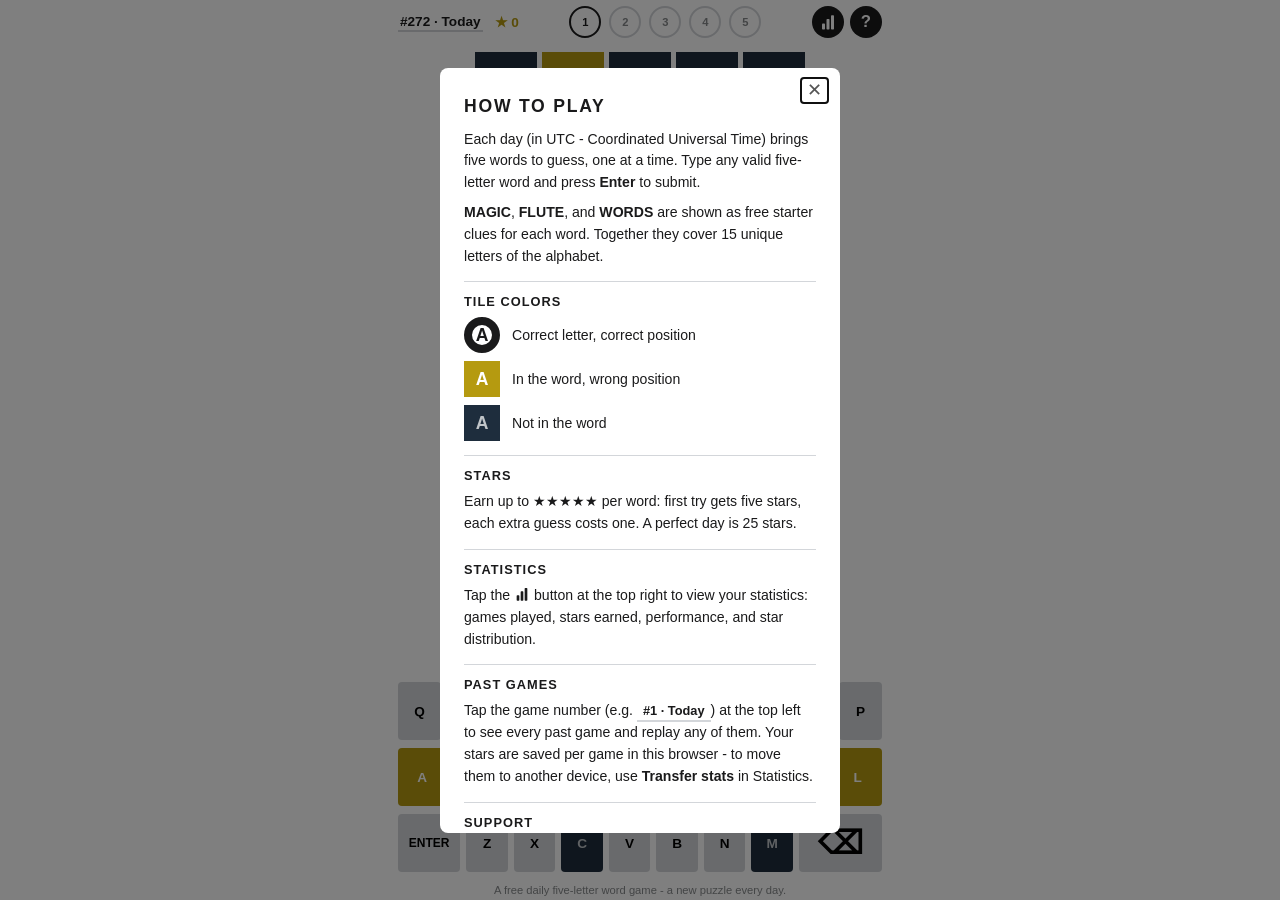
==== index.html @ b41c4e95 "published be209f2" ====
<!DOCTYPE html>
<html lang="en">
<head>
  <meta charset="UTF-8" />
  <meta name="viewport" content="width=device-width, initial-scale=1.0, viewport-fit=cover" />
  <title>Magic Flute Words - Free Daily 5-Letter Word Game</title>
  <meta name="description" content="A free daily five-letter word game: guess five hidden words a day, starting from three clue words (MAGIC, FLUTE, WORDS) that reveal 15 letters." />
  <link rel="canonical" href="https://www.magicflutewords.com/" />
  <meta name="theme-color" content="#ffffff" />

  <!-- Open Graph / social preview -->
  <meta property="og:type" content="website" />
  <meta property="og:site_name" content="Magic Flute Words" />
  <meta property="og:title" content="Magic Flute Words - Free Daily 5-Letter Word Game" />
  <meta property="og:description" content="Guess five hidden five-letter words a day, starting from three clue words that reveal 15 letters. A new puzzle every day." />
  <meta property="og:url" content="https://www.magicflutewords.com/" />
  <meta property="og:image" content="https://www.magicflutewords.com/og-image.png" />
  <meta property="og:image:width" content="1200" />
  <meta property="og:image:height" content="630" />
  <meta name="twitter:card" content="summary_large_image" />
  <meta name="twitter:title" content="Magic Flute Words - Free Daily 5-Letter Word Game" />
  <meta name="twitter:description" content="Guess five hidden five-letter words a day, starting from three clue words that reveal 15 letters. A new puzzle every day." />
  <meta name="twitter:image" content="https://www.magicflutewords.com/og-image.png" />

  <!-- Structured data: WebSite gives Google the site name to show in results;
       VideoGame describes the game itself. -->
  <script type="application/ld+json">
  {
    "@context": "https://schema.org",
    "@graph": [
      {
        "@type": "WebSite",
        "name": "Magic Flute Words",
        "url": "https://www.magicflutewords.com/"
      },
      {
        "@type": "VideoGame",
        "name": "Magic Flute Words",
        "url": "https://www.magicflutewords.com/",
        "description": "A free daily five-letter word game: guess five hidden words a day, starting from three clue words (MAGIC, FLUTE, WORDS) that reveal 15 letters.",
        "genre": ["Word game", "Puzzle"],
        "gamePlatform": "Web browser",
        "applicationCategory": "Game",
        "operatingSystem": "Any",
        "isAccessibleForFree": true,
        "image": "https://www.magicflutewords.com/og-image.png",
        "offers": { "@type": "Offer", "price": "0", "priceCurrency": "USD" }
      }
    ]
  }
  </script>

  <!-- Icons & PWA -->
  <link rel="icon" href="favicon.svg" type="image/svg+xml" />
  <link rel="icon" href="favicon-32.png" sizes="32x32" type="image/png" />
  <link rel="icon" href="favicon-16.png" sizes="16x16" type="image/png" />
  <link rel="apple-touch-icon" href="apple-touch-icon.png" />
  <meta name="apple-mobile-web-app-title" content="Magic Flute" />
  <link rel="manifest" href="manifest.json" />

  <!-- Cache busting: bump the shared ?v= below (and on the scripts before
       </body>) whenever the CSS, JS, or word list changes, so returning
       browsers load the new file instead of a cached copy. -->
  <link rel="stylesheet" href="css/style.css?v=8" />
  <!-- Google tag (gtag.js) -->
  <script async src="https://www.googletagmanager.com/gtag/js?id=G-K1YMM1CQY8"></script>
  <script>
    window.dataLayer = window.dataLayer || [];
    function gtag(){dataLayer.push(arguments);}
    gtag('js', new Date());
    gtag('config', 'G-K1YMM1CQY8');
  </script>
</head>
<body>

  <!-- Descriptive intro for search engines and screen readers. Visually
       hidden so the game board's full-screen layout is unchanged. -->
  <div class="sr-only">
    <h1>Magic Flute Words - a free daily five-letter word game</h1>
    <p>
      Magic Flute Words is a free online word game you play in your browser,
      with no sign-up and nothing to install. Each day you guess five hidden
      five-letter words, one at a time, using only valid five-letter words as
      guesses. Every word starts from three free clue words - MAGIC, FLUTE, 
      and WORDS - which together reveal 15 letters of the alphabet. A new
      puzzle arrives every day, and you can play any past game.
    </p>
  </div>

  <header>
    <div id="day-info">
      <button id="date-btn" aria-label="Change day" title="Change day"></button>
      <span id="day-stars"></span>
    </div>
    <div id="word-progress" aria-label="Word progress"></div>
    <div class="header-actions">
      <button id="stats-btn" aria-label="Statistics" title="Statistics">
        <svg viewBox="0 0 24 24" width="18" height="18" fill="currentColor" aria-hidden="true">
          <rect x="4" y="14" width="4" height="8" rx="1"/>
          <rect x="10" y="8" width="4" height="14" rx="1"/>
          <rect x="16" y="3" width="4" height="19" rx="1"/>
        </svg>
      </button>
      <button id="help-btn" aria-label="How to play" title="How to play">?</button>
    </div>
  </header>

  <main>

    <div id="board" aria-label="Game board"></div>

    <div id="result" aria-live="polite"></div>

    <div id="keyboard" aria-label="On-screen keyboard">

      <div class="key-row">
        <button class="key"         data-key="q">Q</button>
        <button class="key"         data-key="w">W</button>
        <button class="key absent"  data-key="e">E</button>
        <button class="key absent"  data-key="r">R</button>
        <button class="key"         data-key="t">T</button>
        <button class="key present" data-key="y">Y</button>
        <button class="key absent"  data-key="u">U</button>
        <button class="key absent"  data-key="i">I</button>
        <button class="key absent"  data-key="o">O</button>
        <button class="key absent"  data-key="p">P</button>
      </div>

      <div class="key-row">
        <button class="key present" data-key="a">A</button>
        <button class="key correct" data-key="s">S</button>
        <button class="key absent"  data-key="d">D</button>
        <button class="key"         data-key="f">F</button>
        <button class="key"         data-key="g">G</button>
        <button class="key absent"  data-key="h">H</button>
        <button class="key"         data-key="j">J</button>
        <button class="key"         data-key="k">K</button>
        <button class="key absent"  data-key="l">L</button>
      </div>

      <div class="key-row">
        <button class="key wide"        data-key="Enter">Enter</button>
        <button class="key"             data-key="z">Z</button>
        <button class="key"             data-key="x">X</button>
        <button class="key absent"      data-key="c">C</button>
        <button class="key"             data-key="v">V</button>
        <button class="key"             data-key="b">B</button>
        <button class="key absent"      data-key="n">N</button>
        <button class="key absent"      data-key="m">M</button>
        <button class="key wide"        data-key="Backspace">⌫</button>
      </div>

    </div><!-- #keyboard -->

  </main>

  <footer class="site-footer">
    A free daily five-letter word game - a new puzzle every day.
  </footer>

  <div id="help-modal" class="modal-backdrop" hidden>
    <div class="modal-panel" role="dialog" aria-modal="true" aria-labelledby="help-title">
      <button class="modal-close" aria-label="Close">✕</button>
      <h2 id="help-title">How to Play</h2>
      <p>Each day (in UTC - Coordinated Universal Time) brings five words to guess, one at a time. Type any valid five-letter word and press <strong>Enter</strong> to submit.</p>
      <p><strong>MAGIC</strong>, <strong>FLUTE</strong>, and <strong>WORDS</strong> are shown as free starter clues for each word. Together they cover 15 unique letters of the alphabet.</p>
      <h3>Tile colors</h3>
      <div class="help-tiles">
        <div class="help-tile-row">
          <div class="tile correct help-tile">A</div>
          <span>Correct letter, correct position</span>
        </div>
        <div class="help-tile-row">
          <div class="tile present help-tile">A</div>
          <span>In the word, wrong position</span>
        </div>
        <div class="help-tile-row">
          <div class="tile absent help-tile">A</div>
          <span>Not in the word</span>
        </div>
      </div>
      <h3>Stars</h3>
      <p>Earn up to ★★★★★ per word: first try gets five stars, each extra guess costs one. A perfect day is 25 stars.</p>
      <h3>Statistics</h3>
      <p>Tap the <svg class="help-icon" viewBox="0 0 24 24" width="16" height="16" fill="currentColor" aria-hidden="true"><rect x="4" y="14" width="4" height="8" rx="1"/><rect x="10" y="8" width="4" height="14" rx="1"/><rect x="16" y="3" width="4" height="19" rx="1"/></svg> button at the top right to view your statistics: games played, stars earned, performance, and star distribution.</p>
      <h3>Past games</h3>
      <p>Tap the game number (e.g. <strong class="help-game-num">#1 · Today</strong>) at the top left to see every past game and replay any of them. Your stars are saved per game in this browser - to move them to another device, use <strong>Transfer stats</strong> in Statistics.</p>
      <h3>Support</h3>
      <p>Enjoying the game? You can help keep it going:</p>
      <p class="kofi">
        <a href="https://ko-fi.com/H4R229AAN0" target="_blank" rel="noopener"><img height="36" style="border:0px;height:36px;" src="https://storage.ko-fi.com/cdn/kofi2.png?v=6" border="0" alt="Buy Me a Coffee at ko-fi.com" loading="lazy" /></a>
      </p>
    </div>
  </div>

  <div id="date-modal" class="modal-backdrop" hidden>
    <div class="modal-panel" role="dialog" aria-modal="true" aria-labelledby="date-title">
      <button class="modal-close" aria-label="Close">✕</button>
      <h2 id="date-title">Pick a Game</h2>
      <p>Play any game back to <span id="date-earliest"></span>. Stars are saved per game in this browser - use <strong>Transfer stats</strong> to move them to another device.</p>
      <p id="game-summary" class="game-summary"></p>
      <div id="game-list" class="game-list" aria-label="Games"></div>
      <div class="date-actions">
        <button id="date-today" class="date-action primary">Jump to today</button>
        <button id="date-transfer" class="date-action">Transfer stats</button>
      </div>
      <p class="kofi">
        <a href="https://ko-fi.com/H4R229AAN0" target="_blank" rel="noopener"><img height="36" style="border:0px;height:36px;" src="https://storage.ko-fi.com/cdn/kofi2.png?v=6" border="0" alt="Buy Me a Coffee at ko-fi.com" loading="lazy" /></a>
      </p>
    </div>
  </div>

  <div id="stats-modal" class="modal-backdrop" hidden>
    <div class="modal-panel" role="dialog" aria-modal="true" aria-labelledby="stats-title">
      <button class="modal-close" aria-label="Close">✕</button>
      <h2 id="stats-title">Statistics</h2>
      <div id="stats-content"></div>
      <div class="stats-actions">
        <button id="transfer-btn" class="date-action">Transfer stats to another device</button>
      </div>
      <p class="kofi">
        <a href="https://ko-fi.com/H4R229AAN0" target="_blank" rel="noopener"><img height="36" style="border:0px;height:36px;" src="https://storage.ko-fi.com/cdn/kofi2.png?v=6" border="0" alt="Buy Me a Coffee at ko-fi.com" loading="lazy" /></a>
      </p>
    </div>
  </div>

  <div id="transfer-modal" class="modal-backdrop" hidden>
    <div class="modal-panel" role="dialog" aria-modal="true" aria-labelledby="transfer-title">
      <button class="modal-close" aria-label="Close">✕</button>
      <h2 id="transfer-title">Transfer Stats</h2>
      <p>Your games are saved in this browser only. To move them, send yourself this link and open it on the other device - no account needed.</p>
      <p id="transfer-summary" class="game-summary"></p>
      <div class="date-actions">
        <button id="transfer-share" class="date-action primary">Share link</button>
        <button id="transfer-copy" class="date-action">Copy link</button>
      </div>
      <h3>Receive</h3>
      <p>If the link opens in the wrong browser or app, paste it here instead.</p>
      <textarea id="transfer-input" class="transfer-input" rows="3" placeholder="Paste a transfer link" aria-label="Transfer link" spellcheck="false" autocapitalize="off" autocomplete="off"></textarea>
      <div class="date-actions">
        <button id="transfer-import" class="date-action">Import</button>
      </div>
      <p id="transfer-status" class="transfer-status" aria-live="polite"></p>
    </div>
  </div>

  <div id="import-modal" class="modal-backdrop" hidden>
    <div class="modal-panel" role="dialog" aria-modal="true" aria-labelledby="import-title">
      <button class="modal-close" aria-label="Close">✕</button>
      <h2 id="import-title">Import Stats</h2>
      <p id="import-message"></p>
      <p id="import-note" class="transfer-note">Games that are further along on this device stay as they are.</p>
      <div class="date-actions">
        <button id="import-confirm" class="date-action primary">Import</button>
        <button id="import-cancel" class="date-action">Not now</button>
      </div>
    </div>
  </div>

  <script src="data/words.js?v=2"></script>
  <script src="js/magic-flute-words.js?v=9"></script>
</body>
</html>
---- css/style.css ----
*, *::before, *::after {
  box-sizing: border-box;
  margin: 0;
  padding: 0;
}

body {
  font-family: 'Clear Sans', 'Helvetica Neue', Arial, sans-serif;
  background: #fff;
  color: #1a1a1b;
  display: flex;
  flex-direction: column;
  align-items: center;
  height: 100vh;
  height: 100dvh;
  overflow: hidden;
  /* Reserve space for iPhone home indicator */
  padding-bottom: env(safe-area-inset-bottom);
}

/* ── Header ── */

header {
  width: 100%;
  max-width: 500px;
  padding: 6px 8px;
  display: flex;
  justify-content: space-between;
  align-items: center;
}

#day-info {
  display: flex;
  align-items: center;
  gap: 12px;
  font-size: 0.85rem;
  font-weight: 700;
}

#day-stars {
  color: #b59a10;
}

#date-btn {
  font-family: inherit;
  font-size: inherit;
  font-weight: 700;
  color: #1a1a1b;
  background: transparent;
  border: none;
  border-bottom: 2px solid #d3d6da;
  padding: 1px 2px;
  cursor: pointer;
  white-space: nowrap;
}

#date-btn:hover { border-bottom-color: #1a1a1b; }

/* Playing an earlier day - flag it so the header never lies about the date */
#date-btn.past {
  color: #b59a10;
  border-bottom-color: #b59a10;
}

#help-btn {
  width: 32px;
  height: 32px;
  border-radius: 50%;
  border: none;
  background: #1a1a1b;
  color: #fff;
  font-family: inherit;
  font-size: 1.05rem;
  font-weight: 700;
  cursor: pointer;
  display: flex;
  align-items: center;
  justify-content: center;
}

#help-btn:hover { background: #43464a; }

.header-actions {
  display: flex;
  gap: 6px;
  align-items: center;
}

#stats-btn {
  width: 32px;
  height: 32px;
  border-radius: 50%;
  border: none;
  background: #1a1a1b;
  color: #fff;
  font-size: 1.05rem;
  cursor: pointer;
  display: flex;
  align-items: center;
  justify-content: center;
}

#stats-btn:hover { background: #43464a; }

/* ── Word progress tracker ── */

#word-progress {
  display: flex;
  gap: 8px;
  align-items: center;
}

.progress-slot {
  width: 32px;
  height: 32px;
  border-radius: 50%;
  border: 2px solid #d3d6da;
  display: flex;
  align-items: center;
  justify-content: center;
  font-size: 0.7rem;
  font-weight: 700;
  color: #878a8c;
  transition: all 0.3s ease;
}

.progress-slot.active {
  border-color: #1a1a1b;
  color: #1a1a1b;
}

.progress-slot.completed {
  border-color: #b59a10;
  background: #b59a10;
  color: #fff;
  font-size: 0.65rem;
  letter-spacing: 0.02em;
}

/* ── End-of-day summary board ── */

.summary-row {
  display: flex;
  align-items: center;
  gap: 5px;
}

.summary-row .progress-slot {
  margin-right: 2px;
}

/* Magnifying glass linking to a word's definition, shown in the summary. */
.define-link {
  display: flex;
  align-items: center;
  justify-content: center;
  width: 32px;
  height: 48px;
  margin-left: 2px;
  color: #878a8c;
  text-decoration: none;
  transition: color 0.15s ease;
  -webkit-tap-highlight-color: transparent;
}

.define-link:hover,
.define-link:focus-visible {
  color: #1a1a1b;
}

.summary-row .tile {
  width: 48px;
  height: 48px;
  font-size: 1.5rem;
  background: #fff;
  border: 6px solid #1a1a1b;
  border-radius: 50%;
  color: #1a1a1b;
}

h1 {
  font-size: 1.4rem;
  font-weight: 700;
  letter-spacing: 0.15em;
  text-transform: uppercase;
}

/* Visually hidden but available to search engines and screen readers. */
.sr-only {
  position: absolute;
  width: 1px;
  height: 1px;
  padding: 0;
  margin: -1px;
  overflow: hidden;
  clip: rect(0, 0, 0, 0);
  white-space: nowrap;
  border: 0;
}

/* Small descriptive line under the game; gives crawlers visible on-page text
   without disturbing the full-viewport board. */
.site-footer {
  flex-shrink: 0;
  width: 100%;
  max-width: 500px;
  padding: 4px 8px;
  text-align: center;
  font-size: 0.7rem;
  color: #878a8c;
}

/* ── Main layout ── */

main {
  flex: 1;
  min-height: 0;           /* allow shrinking inside the flex body */
  overflow: hidden;
  display: flex;
  flex-direction: column;
  align-items: center;
  padding: 8px 8px 8px;
  gap: 6px;
  width: 100%;
  max-width: 500px;
}

/* ── Tile board ── */

#board {
  flex: 1;                 /* grow to fill available space */
  min-height: 0;           /* allow shrinking */
  overflow-y: auto;        /* scroll when guesses overflow */
  display: flex;
  flex-direction: column;
  align-items: center;
  gap: 5px;
  padding-bottom: 4px;
}

.row {
  display: flex;
  gap: 5px;
}

.tile {
  width: 62px;
  height: 62px;
  border: 2px solid #d3d6da;
  display: flex;
  align-items: center;
  justify-content: center;
  font-size: 2rem;
  font-weight: 700;
  text-transform: uppercase;
  user-select: none;
}

/* Evaluated tile states */
.tile.absent {
  background: #1e2d3d;
  border-color: #1e2d3d;
  color: #c0c4c8;
}

.tile.present {
  background: #b59a10;
  border-color: #b59a10;
  color: #fff;
}

.tile.correct {
  background: #fff;
  border: 8px solid #1a1a1b;
  border-radius: 50%;
  color: #1a1a1b;
}

/* Active (current input) row */
.row.active .tile {
  border-color: #878a8c;
}

.tile.invalid {
  color: #c0392b;
  border-color: #c0392b;
}

/* ── Result / star rating ── */

#result,
#keyboard {
  flex-shrink: 0;
}

#result {
  font-size: 2rem;
  letter-spacing: 0.15em;
  display: flex;
  flex-direction: column;
  align-items: center;
  justify-content: center;
  color: #b59a10;
}

#result:empty {
  display: none;
}

.result-hint {
  font-size: 0.8rem;
  letter-spacing: 0.04em;
  color: #878a8c;
  margin-top: 2px;
}

.result-actions {
  display: flex;
  gap: 8px;
  margin-top: 6px;
}

.result-action {
  font-family: inherit;
  font-size: 0.85rem;
  font-weight: 700;
  padding: 6px 20px;
  border-radius: 6px;
  border: 2px solid #1a1a1b;
  background: #1a1a1b;
  color: #fff;
  cursor: pointer;
  letter-spacing: 0.04em;
}

.result-action:hover { background: #43464a; }

.result-action.secondary {
  background: #fff;
  color: #1a1a1b;
}

.result-action.secondary:hover { background: #f0f0f0; }

/* ── On-screen keyboard ── */

#keyboard {
  width: 100%;
  display: flex;
  flex-direction: column;
  /* Row gap shrinks on short screens (landscape mobile) */
  gap: clamp(5px, 1vh, 8px);
}

.key-row {
  display: flex;
  /* Key gap shrinks on narrow screens */
  gap: clamp(4px, 1vw, 6px);
}

.key {
  /* Fill the row evenly; no min/max-width so it scales with the container */
  flex: 1;
  /* Height fluid between 42 px (landscape phone) and 58 px (desktop) */
  height: clamp(42px, 8vh, 58px);
  padding: 0;
  border: none;
  border-radius: 4px;
  background: #d3d6da;
  font-family: inherit;
  /* Font fluid between 0.65 rem (narrow) and 0.85 rem (wide) */
  font-size: clamp(0.65rem, 2.2vw, 0.85rem);
  font-weight: 700;
  text-transform: uppercase;
  cursor: pointer;
  display: flex;
  align-items: center;
  justify-content: center;
  /* Prevent double-tap zoom on touch devices */
  touch-action: manipulation;
  -webkit-tap-highlight-color: transparent;
}

.key.wide {
  /* Enter / Backspace take 1.5× the space of a letter key */
  flex: 1.5;
  font-size: clamp(0.75rem, 1.8vw, 0.75rem);
}

.key.wide[data-key="Backspace"] {
  flex: 2;
  font-size: clamp(1.25rem, 3.5vw, 2rem);
}

.key:hover {
  background: #b3b6ba;
}

/* Keyboard key hint states - must not be overridden by :hover */
.key.absent {
  background: #1e2d3d;
  color: #c0c4c8;
}

.key.present {
  background: #b59a10;
  color: #fff;
}

.key.correct {
  position: relative;
  background: transparent;
  color: #1a1a1b;
}

.key.correct::before {
  content: '';
  position: absolute;
  width: 100%;
  aspect-ratio: 1;
  max-width: clamp(42px, 8vh, 58px);
  border-radius: 50%;
  background: #fff;
  border: 6px solid #1a1a1b;
  top: 50%;
  left: 50%;
  transform: translate(-50%, -50%);
  z-index: -1;
}

.key.absent:hover  { background: #162230; }
.key.present:hover { background: #b5a040; }
.key.correct:hover { background: transparent; }
.key.correct:hover::before { background: #f0f0f0; }

/* ── Help modal ── */

[hidden] { display: none !important; }

.modal-backdrop {
  position: fixed;
  inset: 0;
  background: rgba(0, 0, 0, 0.5);
  display: flex;
  align-items: center;
  justify-content: center;
  z-index: 100;
}

.modal-panel {
  position: relative;
  background: #fff;
  border-radius: 8px;
  padding: 28px 24px 20px;
  width: min(400px, 92vw);
  max-height: 85vh;
  overflow-y: auto;
}

.modal-close {
  position: absolute;
  top: 10px;
  right: 12px;
  background: transparent;
  border: none;
  font-size: 1.1rem;
  line-height: 1;
  cursor: pointer;
  padding: 4px 6px;
  color: #555;
}

.modal-close:hover { color: #1a1a1b; }

.modal-panel h2 {
  font-size: 1.1rem;
  font-weight: 700;
  letter-spacing: 0.1em;
  text-transform: uppercase;
  margin-bottom: 12px;
}

.modal-panel h3 {
  font-size: 0.8rem;
  font-weight: 700;
  letter-spacing: 0.08em;
  text-transform: uppercase;
  border-top: 1px solid #d3d6da;
  margin: 14px 0 8px;
  padding-top: 12px;
}

.modal-panel p {
  font-size: 0.88rem;
  line-height: 1.55;
  margin-bottom: 8px;
}

.help-icon {
  vertical-align: -2px;
}

.help-game-num {
  font-size: 0.8rem;
  padding: 2px 6px;
  border-bottom: 2px solid #d3d6da;
  white-space: nowrap;
}

.help-tiles {
  display: flex;
  flex-direction: column;
  gap: 8px;
  margin-top: 4px;
}

.help-tile-row {
  display: flex;
  align-items: center;
  gap: 12px;
  font-size: 0.88rem;
}

.help-tile-row .tile {
  width: 36px;
  height: 36px;
  font-size: 1.1rem;
  flex-shrink: 0;
}

/* ── Game picker modal ── */

.game-summary {
  min-height: 1.4em;      /* hold the row so the list doesn't jump */
  margin: 10px 0 12px;
  font-weight: 700;
  color: #878a8c;
}

.game-list {
  display: flex;
  flex-direction: column;
  gap: 6px;
  max-height: 45vh;
  overflow-y: auto;
  margin-bottom: 14px;
  /* Room so the scrollbar never overlaps the score column. */
  padding-right: 2px;
}

.game-row {
  display: flex;
  align-items: baseline;
  gap: 10px;
  font-family: inherit;
  font-size: 0.95rem;
  text-align: left;
  padding: 9px 12px;
  border: 2px solid #d3d6da;
  border-radius: 6px;
  background: #fff;
  color: #1a1a1b;
  cursor: pointer;
}

.game-row:hover { background: #f0f0f0; }

/* The game currently loaded on the board. */
.game-row.current {
  border-color: #1a1a1b;
}

.game-num {
  font-weight: 700;
  min-width: 3.2em;
}

.game-date {
  color: #878a8c;
  flex: 1;
}

.game-score {
  font-weight: 700;
  color: #878a8c;
  white-space: nowrap;
}

.game-score.done { color: #b59a10; }
.game-score.progress { color: #1a1a1b; }

.date-actions {
  display: flex;
  gap: 8px;
}

.date-action {
  flex: 1;
  font-family: inherit;
  font-size: 0.9rem;
  font-weight: 700;
  padding: 10px 12px;
  border-radius: 6px;
  border: 2px solid #d3d6da;
  background: #fff;
  color: #1a1a1b;
  cursor: pointer;
}

.date-action:hover { background: #f0f0f0; }

.date-action.primary {
  background: #1a1a1b;
  border-color: #1a1a1b;
  color: #fff;
}

.date-action.primary:hover { background: #43464a; }

.date-action:disabled {
  cursor: default;
  opacity: 0.45;
}

.date-action.primary:disabled:hover { background: #1a1a1b; }

/* ── Stats modal ── */

.stat-tiles {
  display: grid;
  grid-template-columns: repeat(4, 1fr);
  gap: 8px;
  margin-bottom: 4px;
}

.stat-tile {
  text-align: center;
  padding: 8px 4px;
}

.stat-value {
  font-size: 1.4rem;
  font-weight: 700;
}

.stat-label {
  font-size: 0.65rem;
  font-weight: 700;
  text-transform: uppercase;
  letter-spacing: 0.04em;
  color: #878a8c;
}

.star-dist {
  display: flex;
  flex-direction: column;
  gap: 6px;
}

.star-dist-row {
  display: flex;
  align-items: center;
  gap: 6px;
  font-size: 0.8rem;
  font-weight: 700;
}

.star-dist-label {
  width: 2em;
  text-align: right;
  flex-shrink: 0;
}

.star-dist-track {
  flex: 1;
  min-width: 0;
}

.star-dist-bar {
  height: 20px;
  border-radius: 3px;
  background: #878a8c;
  min-width: 8px;
}

.star-dist-count {
  min-width: 4.5em;
  font-size: 0.75rem;
  white-space: nowrap;
}

.stats-footer {
  margin-top: 8px;
  font-size: 0.8rem;
  color: #878a8c;
  font-weight: 700;
  text-align: center;
}

.stats-actions {
  display: flex;
  margin-top: 16px;
}

/* Ko-fi button, at the foot of the stats and help modals. */
.modal-panel .kofi {
  text-align: center;
  margin: 14px 0 0;
}

.kofi img { vertical-align: middle; }

/* ── Transfer modals ── */

.transfer-input {
  display: block;
  width: 100%;
  font-family: ui-monospace, Menlo, Consolas, monospace;
  font-size: 0.8rem;
  padding: 8px 10px;
  border: 2px solid #d3d6da;
  border-radius: 6px;
  resize: vertical;
  word-break: break-all;
  margin-bottom: 8px;
}

.transfer-input:focus {
  outline: none;
  border-color: #1a1a1b;
}

.modal-panel .transfer-status {
  min-height: 1.4em;
  margin: 10px 0 0;
  font-weight: 700;
  color: #878a8c;
}

.modal-panel .transfer-status.error { color: #c0392b; }

.modal-panel .transfer-note {
  font-size: 0.8rem;
  color: #878a8c;
  margin-bottom: 14px;
}

/* ── Animations ── */

@keyframes shake {
  0%, 100% { transform: translateX(0); }
  20%       { transform: translateX(-6px); }
  40%       { transform: translateX(6px); }
  60%       { transform: translateX(-4px); }
  80%       { transform: translateX(4px); }
}

.row.shake {
  animation: shake 0.4s ease;
}

/* ── Responsive adjustments ── */

/* The date button is wider than the round counter it replaced - give the
   progress tracker less room on narrow phones so the header still fits */
@media (max-width: 380px) {
  #day-info {
    gap: 8px;
    font-size: 0.8rem;
  }

  #word-progress { gap: 5px; }

  .progress-slot {
    width: 26px;
    height: 26px;
    font-size: 0.6rem;
  }

  .progress-slot.completed {
    font-size: 0.55rem;
  }

  #stats-btn, #help-btn {
    width: 28px;
    height: 28px;
  }

  #stats-btn svg {
    width: 15px;
    height: 15px;
  }

  .stat-value { font-size: 1.1rem; }
}

/* Shrink board tiles on short screens so keyboard stays visible */
@media (max-height: 620px) {
  .tile {
    width: 48px;
    height: 48px;
    font-size: 1.5rem;
  }

  main {
    padding-top: 8px;
    gap: 8px;
  }

  .progress-slot {
    width: 26px;
    height: 26px;
    font-size: 0.6rem;
  }

  .progress-slot.completed {
    font-size: 0.55rem;
  }

  .summary-row .tile {
    width: 40px;
    height: 40px;
    font-size: 1.2rem;
    border-width: 5px;
  }

  .summary-row .progress-slot {
    width: 26px;
    height: 26px;
  }

  .define-link {
    height: 40px;
  }

  /* The game list scrolls, so keep it short enough to leave the summary and
     "Jump to today" button visible on cramped screens. */
  .game-list {
    max-height: 38vh;
  }
}
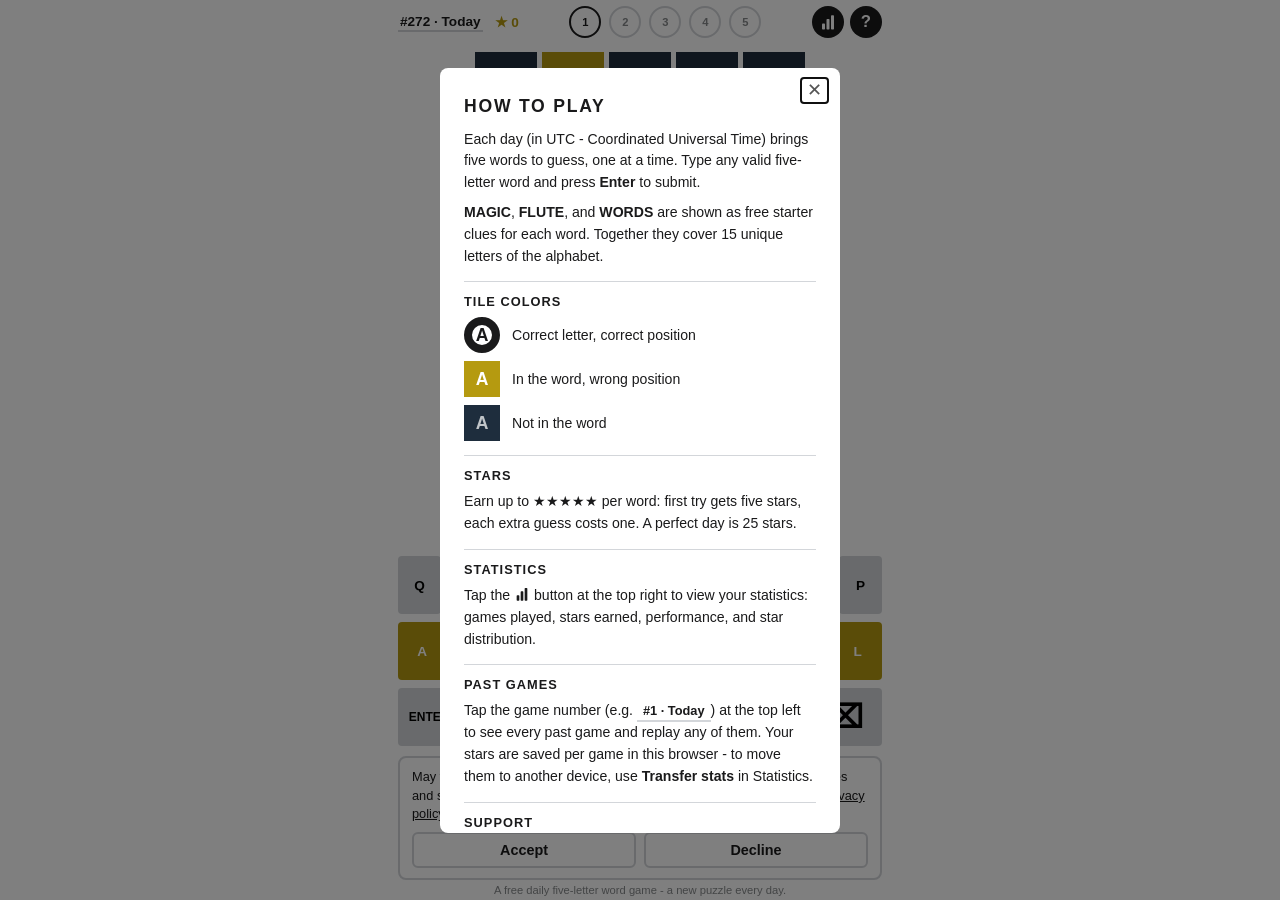
==== commit f605ad71: "published 23658d9" ====
--- a/index.html
+++ b/index.html
@@ -61,15 +61,9 @@
   <!-- Cache busting: bump the shared ?v= below (and on the scripts before
        </body>) whenever the CSS, JS, or word list changes, so returning
        browsers load the new file instead of a cached copy. -->
-  <link rel="stylesheet" href="css/style.css?v=8" />
-  <!-- Google tag (gtag.js) -->
-  <script async src="https://www.googletagmanager.com/gtag/js?id=G-K1YMM1CQY8"></script>
-  <script>
-    window.dataLayer = window.dataLayer || [];
-    function gtag(){dataLayer.push(arguments);}
-    gtag('js', new Date());
-    gtag('config', 'G-K1YMM1CQY8');
-  </script>
+  <link rel="stylesheet" href="css/style.css?v=9" />
+  <!-- Google Analytics is loaded by js/magic-flute-words.js, after consent
+       where that's needed - see "Analytics consent" there. -->
 </head>
 <body>
 
@@ -153,6 +147,17 @@
     </div><!-- #keyboard -->
 
   </main>
+
+  <!-- Shown by the game script where analytics needs consent first, and from
+       Cookie settings. It sits in the page flow, so it never covers the game. -->
+  <section id="consent-banner" class="consent-banner" aria-labelledby="consent-text" hidden>
+    <p id="consent-text">May we use Google Analytics to see how the game is played? It sets cookies and sends usage data to Google. The game works the same either way. <a href="privacy.html">Privacy policy</a></p>
+    <p id="consent-status" class="consent-status" hidden></p>
+    <div class="date-actions">
+      <button id="consent-accept" class="date-action">Accept</button>
+      <button id="consent-decline" class="date-action">Decline</button>
+    </div>
+  </section>
 
   <footer class="site-footer">
     A free daily five-letter word game - a new puzzle every day.
@@ -190,6 +195,7 @@
       <p class="kofi">
         <a href="https://ko-fi.com/H4R229AAN0" target="_blank" rel="noopener"><img height="36" style="border:0px;height:36px;" src="https://storage.ko-fi.com/cdn/kofi2.png?v=6" border="0" alt="Buy Me a Coffee at ko-fi.com" loading="lazy" /></a>
       </p>
+      <p class="policy-link"><a href="about.html">About</a> · <a href="privacy.html">Privacy policy</a> · <button class="cookie-settings">Cookie settings</button></p>
     </div>
   </div>
 
@@ -221,6 +227,7 @@
       <p class="kofi">
         <a href="https://ko-fi.com/H4R229AAN0" target="_blank" rel="noopener"><img height="36" style="border:0px;height:36px;" src="https://storage.ko-fi.com/cdn/kofi2.png?v=6" border="0" alt="Buy Me a Coffee at ko-fi.com" loading="lazy" /></a>
       </p>
+      <p class="policy-link"><a href="about.html">About</a> · <a href="privacy.html">Privacy policy</a> · <button class="cookie-settings">Cookie settings</button></p>
     </div>
   </div>
 
@@ -258,6 +265,6 @@
   </div>
 
   <script src="data/words.js?v=2"></script>
-  <script src="js/magic-flute-words.js?v=9"></script>
+  <script src="js/magic-flute-words.js?v=10"></script>
 </body>
 </html>
--- a/css/style.css
+++ b/css/style.css
@@ -710,6 +710,29 @@
 
 .kofi img { vertical-align: middle; }
 
+/* Privacy policy link, under the Ko-fi button in the stats and help modals. */
+.modal-panel .policy-link {
+  text-align: center;
+  font-size: 0.75rem;
+  margin: 10px 0 0;
+}
+
+.policy-link a,
+.policy-link button { color: #878a8c; }
+
+.policy-link a:hover,
+.policy-link button:hover { color: #1a1a1b; }
+
+/* Cookie settings is an action, so a button - dressed as a link. */
+.policy-link button {
+  font: inherit;
+  background: none;
+  border: none;
+  padding: 0;
+  text-decoration: underline;
+  cursor: pointer;
+}
+
 /* ── Transfer modals ── */
 
 .transfer-input {
@@ -745,6 +768,31 @@
   margin-bottom: 14px;
 }
 
+/* ── Consent banner ── */
+
+/* Under the keyboard, in the page flow - the board gives up the room. */
+.consent-banner {
+  flex-shrink: 0;
+  width: calc(100% - 16px);
+  max-width: 484px;
+  margin: 2px 8px 0;
+  padding: 10px 12px;
+  border: 2px solid #d3d6da;
+  border-radius: 8px;
+  font-size: 0.8rem;
+  line-height: 1.45;
+}
+
+.consent-banner p { margin-bottom: 8px; }
+.consent-banner a { color: #1a1a1b; }
+
+.consent-status {
+  font-weight: 700;
+  color: #878a8c;
+}
+
+.consent-banner .date-action { padding: 8px 12px; }
+
 /* ── Animations ── */
 
 @keyframes shake {
